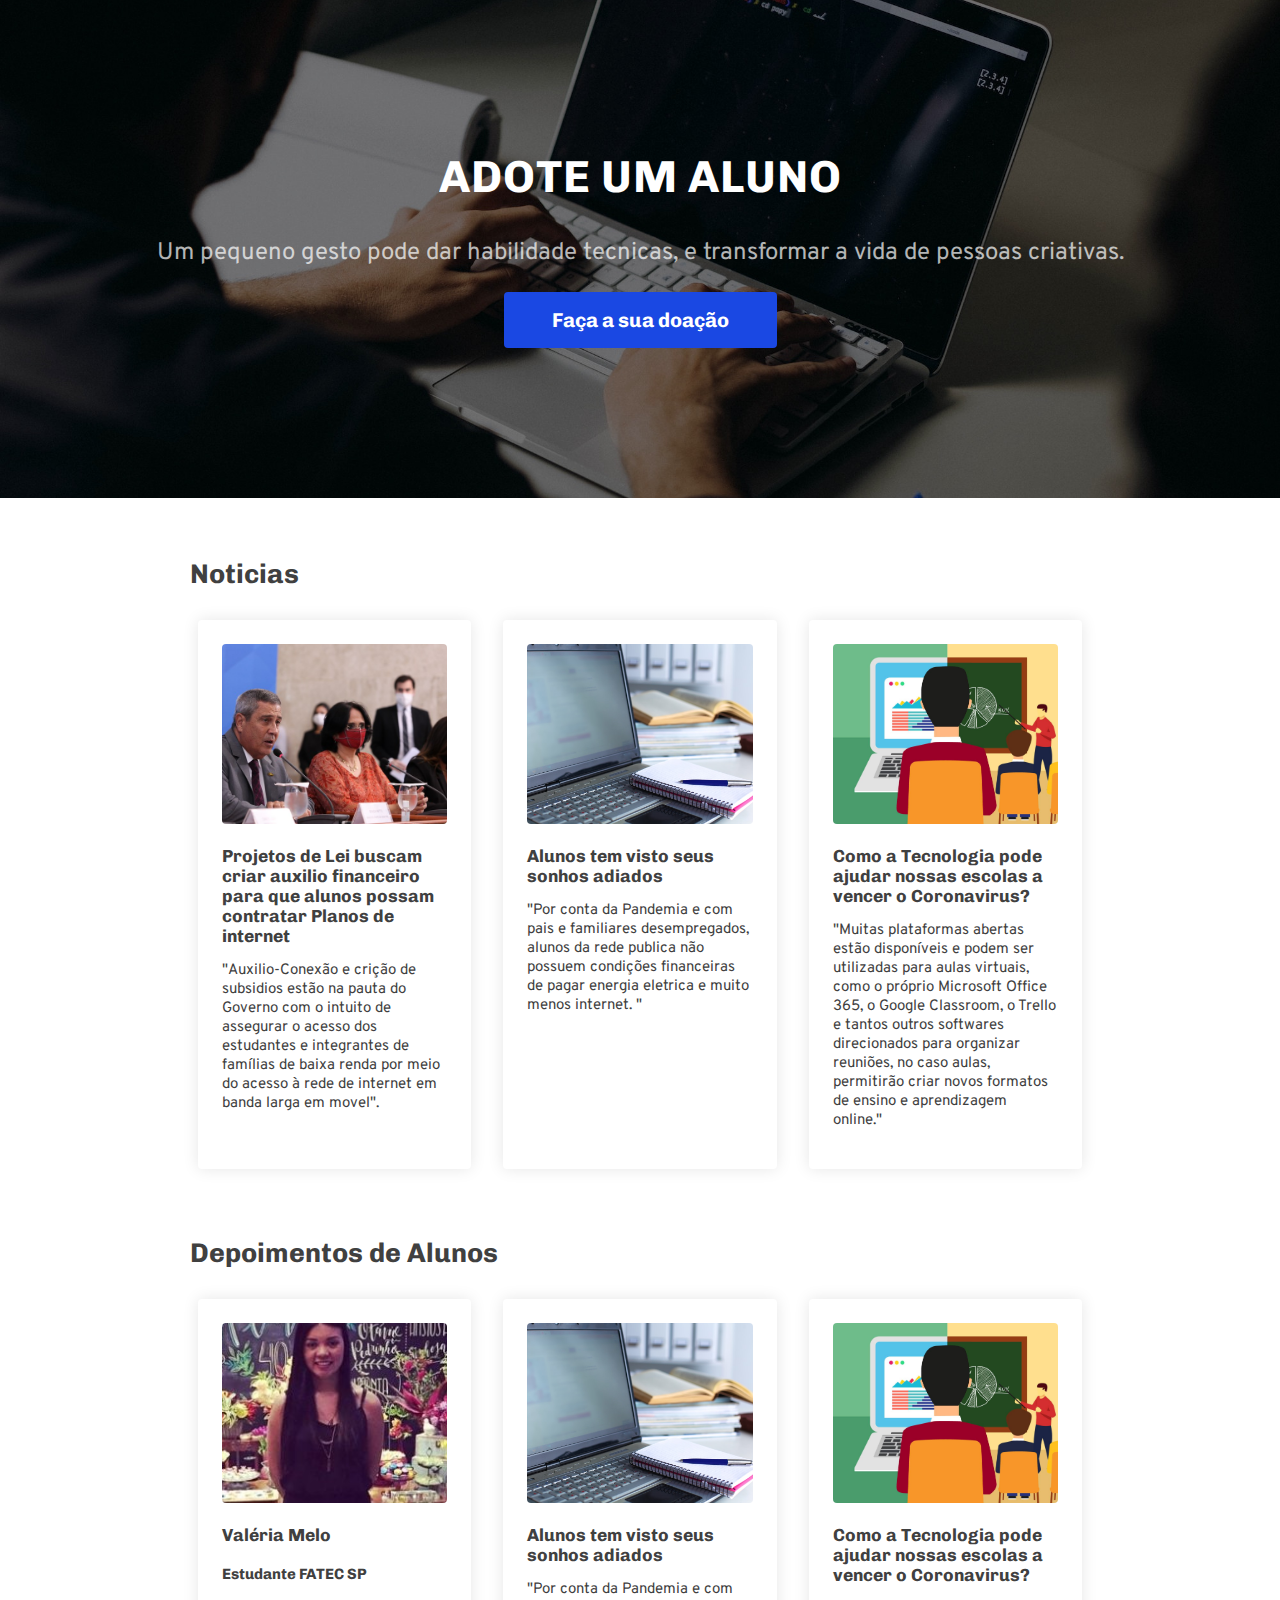
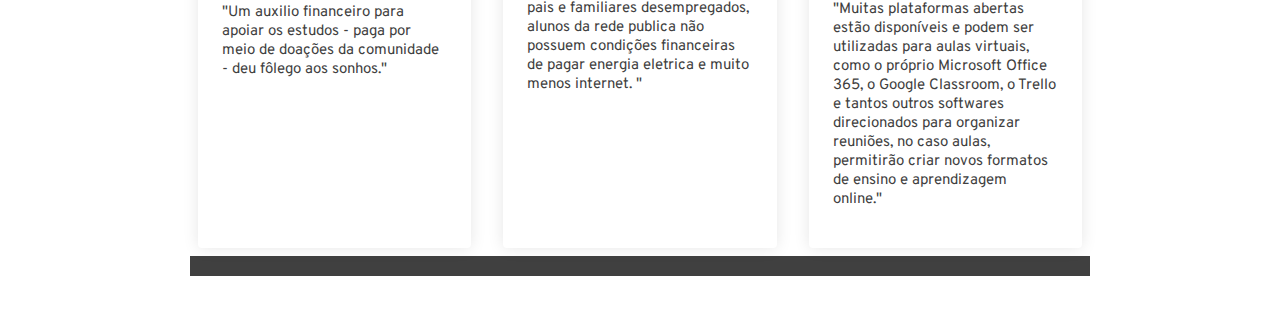
==== index.html @ 11643b5d "Primeiro commit" ====
<!DOCTYPE html>
<html lang="en">
  <head>
    <meta charset="UTF-8" />
    <meta name="viewport" content="width=device-width, initial-scale=1.0" />
    <title>Adote um aluno</title>
    <link
      href="https://fonts.googleapis.com/css?family=Chivo:700|Overpass:400,700&amp;display=swap"
      rel="stylesheet"
    />
    <link rel="stylesheet" href="style.css" />
  </head>
  <body>
    <div id="banner">
      <h1><span class="typewriter">
        ADOTE UM ALUNO
      </span> </h1>
      <p>
        Um pequeno gesto pode dar habilidade tecnicas, e transformar a vida de
        pessoas criativas.
      </p>
      <a href="https://pagseguro.uol.com.br" class="btn-blue">Faça a sua doação</a>
    </div>
    <div class="container">
      <h2>Noticias</h2>
      <div class="cards">
        <a class="card-white" href="https://www12.senado.leg.br/noticias/materias/2020/06/25/projetos-buscam-assegurar-acesso-a-internet-a-estudantes-durante-pandemia" target="_blank">
          <img src="imagens/Auxilio conexão.jpg" alt="foto Vitor" >
          <h3>Projetos de Lei buscam criar auxilio financeiro para que alunos possam contratar Planos de internet</h3>
          <p>
            "Auxilio-Conexão e crição de subsidios estão na pauta do Governo com o intuito de assegurar o acesso dos estudantes e integrantes de famílias de baixa renda por meio do acesso à rede de internet em banda larga em movel".
          </p>
        </a>

        <a class="card-white" href="https://g1.globo.com/sp/ribeirao-preto-franca/noticia/2020/05/13/alunos-de-baixa-renda-esbarram-em-falta-de-recursos-para-aulas-ead-na-pandemia-da-covid-19-internet-as-vezes-falta.ghtml" target="_blank">
          <img src="imagens/EAD.jpg" alt="foto Andressa" >
          <h3>Alunos tem visto seus sonhos adiados</h3>
          <p>
            "Por conta da Pandemia e com pais e familiares desempregados, alunos da rede publica não possuem condições financeiras de pagar energia eletrica e muito menos internet. "
          </p>

        <a class="card-white" href="https://exame.com/blog/crescer-em-rede/como-a-tecnologia-pode-ajudar-nossas-escolas-a-vencer-o-coronavirus/" target="_blank">
        <img src="imagens/ead-aula-hibrida.jpg" alt="foto Valéria">
        <h3>Como a Tecnologia pode ajudar nossas escolas a vencer o Coronavirus?</h3>
        <p>
          "Muitas plataformas abertas estão disponíveis e podem ser utilizadas para aulas virtuais, como o próprio Microsoft Office 365, o Google Classroom, o Trello e tantos outros softwares direcionados para organizar reuniões, no caso aulas, permitirão criar novos formatos de ensino e aprendizagem online."
        </p>
      </a>
     
      </div>

      <div class="container">
        <h2>Depoimentos de Alunos</h2>
        <div class="cards">
          <a class="card-white" href="https://www12.senado.leg.br/noticias/materias/2020/06/25/projetos-buscam-assegurar-acesso-a-internet-a-estudantes-durante-pandemia" target="_blank">
            <img src="imagens/Valeria.png" alt="foto Valeria" >
            <h3>Valéria Melo</h3>
            <h4>Estudante FATEC SP</h4>
            <p>
              "Um auxilio financeiro para apoiar os estudos - paga por meio de doações da comunidade - deu fôlego aos sonhos."
            </p>
          </a>
  
          <a class="card-white" href="https://g1.globo.com/sp/ribeirao-preto-franca/noticia/2020/05/13/alunos-de-baixa-renda-esbarram-em-falta-de-recursos-para-aulas-ead-na-pandemia-da-covid-19-internet-as-vezes-falta.ghtml" target="_blank">
            <img src="imagens/EAD.jpg" alt="foto Andressa" >
            <h3>Alunos tem visto seus sonhos adiados</h3>
            <p>
              "Por conta da Pandemia e com pais e familiares desempregados, alunos da rede publica não possuem condições financeiras de pagar energia eletrica e muito menos internet. "
            </p>
  
          <a class="card-white" href="https://exame.com/blog/crescer-em-rede/como-a-tecnologia-pode-ajudar-nossas-escolas-a-vencer-o-coronavirus/" target="_blank">
          <img src="imagens/ead-aula-hibrida.jpg" alt="foto Valéria">
          <h3>Como a Tecnologia pode ajudar nossas escolas a vencer o Coronavirus?</h3>
          <p>
            "Muitas plataformas abertas estão disponíveis e podem ser utilizadas para aulas virtuais, como o próprio Microsoft Office 365, o Google Classroom, o Trello e tantos outros softwares direcionados para organizar reuniões, no caso aulas, permitirão criar novos formatos de ensino e aprendizagem online."
          </p>
        </a>
       
        </div>
    </body>
    <div id = "footer">
      <footer></footer>
    </div>
 
</html>
---- style.css ----
body {
  font-family: Chivo;
  color: #404040;
  font-size: 18px;
  margin: 0;
}

p {
  font-family: Overpass;
}

/* banner */
#banner {
  background-image: url('imagens/background.jpg'); /* ../ for 1 dir up */
  background-size: cover;
  background-position: center;
  padding: 150px 0;
  text-align: center;
  color: white;
  animation-name: fade;
  animation-duration: 1s;
}

#banner h1 {
  font-size: 45px;
  margin: 0;
}

#banner p {
  font-size: 24px;
  opacity: 0.7;
}

/* button */
.btn-blue {
  background-color: #1a48e3;
  color: white;
  padding: 16px 48px;
  border-radius: 4px;
  display: inline-block;
  text-decoration: none;
  transition: 0.3s;
  font-size: 20px;
  font-weight: bold;
}

.btn-blue:hover {
  background-color: #0d1ec6;
  transform: scale(1.05);
}
/* container */
.container {
  width: 900px;
  margin: 60px auto;
}

/* cards */
.card-white {
  background: white;
  box-shadow: 0 0 16px rgba(0, 0, 0, 0.1);
  border-radius: 4px;
  padding: 24px;
  margin: 8px;
  flex-grow: 1;
  color: inherit;
  text-decoration: none;
  font-size: 15px;
}

.card-white:hover {
  transform: scale(1.05);
}

.card-white img {
  width: 100%;
  height: 180px;
  object-fit: cover;
  border-radius: 4px;
}

.card-white h3 {
  margin-bottom: 0;
}

.cards {
  display: grid;
  grid-template-columns: 1fr 1fr 1fr;
  gap: 16px;
}

/* footer */
#footer {
  background: #404040;
  color: white;
  padding: 10px 0px;
  text-align: center;
  margin: 0 center;
}

/* responsivity */
@media (min-width: 300px) {
  .container {
    width: 400px;
  }
  .cards {
    grid-template-columns: 1fr;
  }
}

@media (min-width: 700px) {
  .container {
    width: 600px;
  }
  .cards {
    grid-template-columns: 1fr 1fr;
  }
}

@media (min-width: 1000px) {
  .container {
    width: 900px;
  }
  .cards {
    grid-template-columns: 1fr 1fr 1fr;
  }
  .typewriter {
    animation: animated-text 4s steps(31, end);
    animation-iteration-count: infinite;
    display: inline-block;
    white-space: nowrap;
    letter-spacing: 1px;
    overflow: hidden;
    position: relative;
  }
}

/* animation for typewriter */
@keyframes animated-text {
  from {
    width: 0;
  }
  to {
    width: 100%;
  }
}
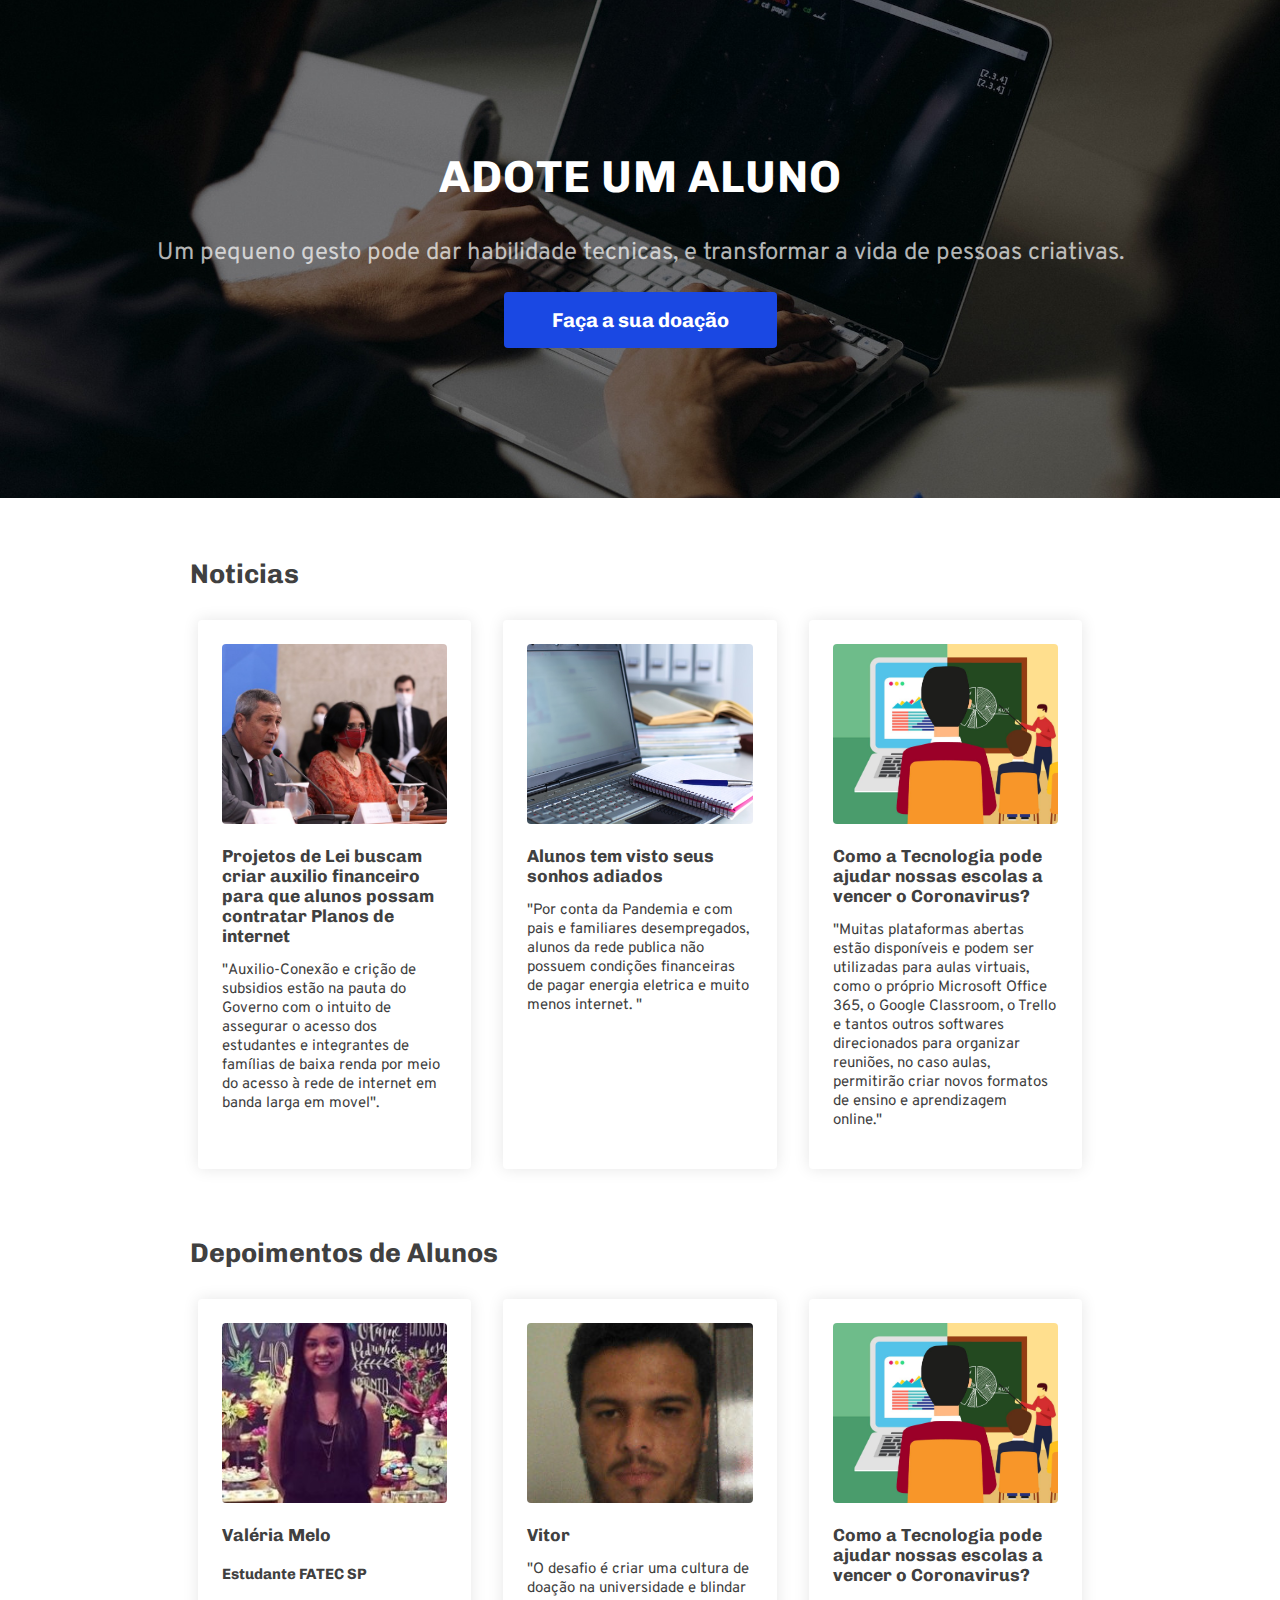
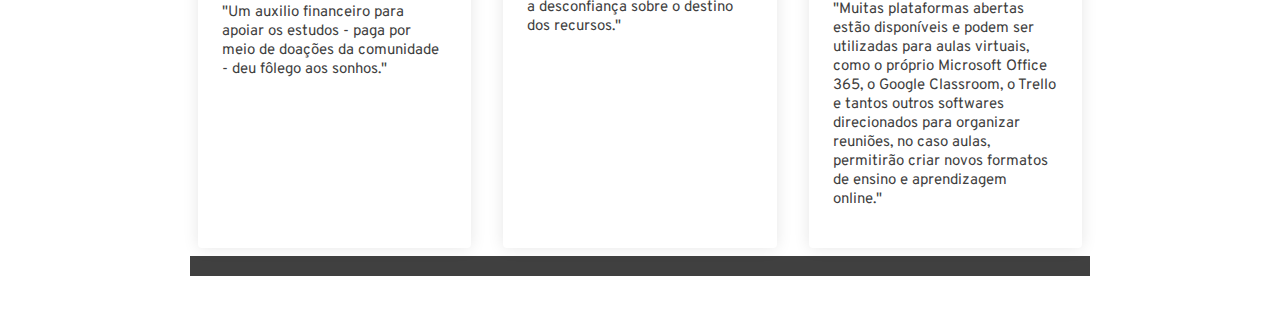
==== commit 9b31f705: "teste" ====
--- a/index.html
+++ b/index.html
@@ -62,10 +62,10 @@
           </a>
   
           <a class="card-white" href="https://g1.globo.com/sp/ribeirao-preto-franca/noticia/2020/05/13/alunos-de-baixa-renda-esbarram-em-falta-de-recursos-para-aulas-ead-na-pandemia-da-covid-19-internet-as-vezes-falta.ghtml" target="_blank">
-            <img src="imagens/EAD.jpg" alt="foto Andressa" >
-            <h3>Alunos tem visto seus sonhos adiados</h3>
+            <img src="imagens/Vitor.jpg" alt="foto Vitor" >
+            <h3>Vitor</h3>
             <p>
-              "Por conta da Pandemia e com pais e familiares desempregados, alunos da rede publica não possuem condições financeiras de pagar energia eletrica e muito menos internet. "
+              "O desafio é criar uma cultura de doação na universidade e blindar a desconfiança sobre o destino dos recursos." 
             </p>
   
           <a class="card-white" href="https://exame.com/blog/crescer-em-rede/como-a-tecnologia-pode-ajudar-nossas-escolas-a-vencer-o-coronavirus/" target="_blank">
